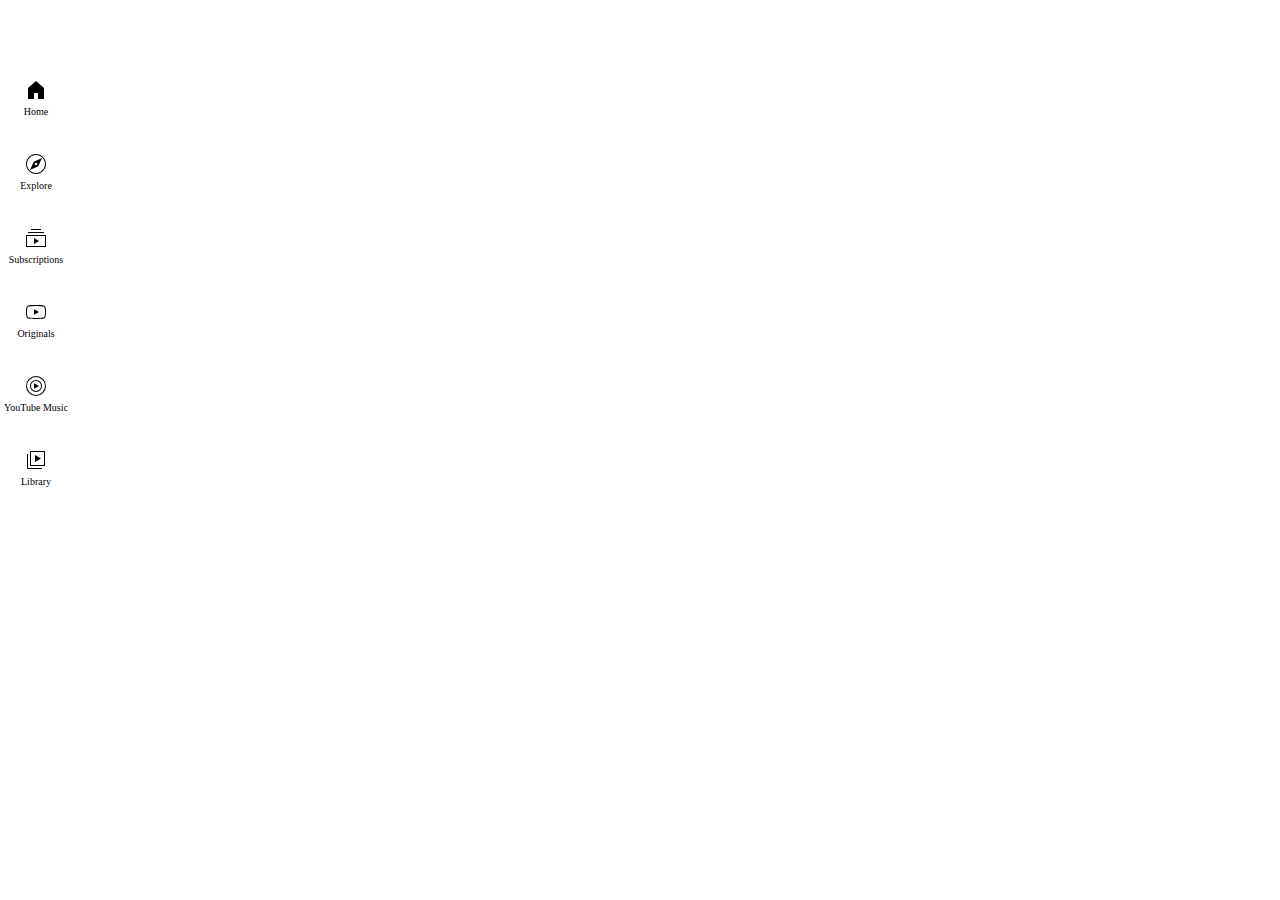
==== index.html @ ba025db2 "Add files via upload" ====
<!DOCTYPE html>
<html lang="en">
<head>
  <meta charset="UTF-8">
  <meta name="viewport" content="width=device-width, initial-scale=1.0">
  <title>Document</title>
</head>
<body>
  <style>
      .side-bar{
  position:fixed;
  background-color: white;
  left: 0;
  bottom: 0;
  top: 55px;
  width: 72px;
  z-index: 200;
  padding-top: 5px;
}
.sidebar-link{
  min-height: 74px ;
  display: flex;
  justify-content: center;
  align-items: center;
  flex-direction: column;
  cursor: pointer;

}
.sidebar-link:hover{
  background-color: rgb(235,235,235);
}
.sidebar-link img{
  height: 24px;
  margin-bottom: 4px;
}
.sidebar-link div{
  font: Roboto, Arial;
  font-size: 10px;
}
  </style>

<nav class="side-bar">
  <div class="sidebar-link">
   <img src="icons/home.svg" alt="">
   <div>Home</div>
 </div>
  <div class="sidebar-link">
   <img src="icons/explore.svg" alt="">
   <div>Explore</div>
 </div>
  <div class="sidebar-link">
   <img src="icons/subscriptions.svg" alt="">
   <div>Subscriptions</div>
 </div>
  <div class="sidebar-link">
   <img src="icons/originals.svg" alt="">
   <div>Originals</div>
 </div>
  <div class="sidebar-link">
   <img src="icons/youtube-music (1).svg" alt="">
   <div>YouTube Music</div>
 </div>
  <div class="sidebar-link">
   <img src="icons/library.svg" alt="">
   <div>Library</div>
 </div>
</nav>

</body>
</html>
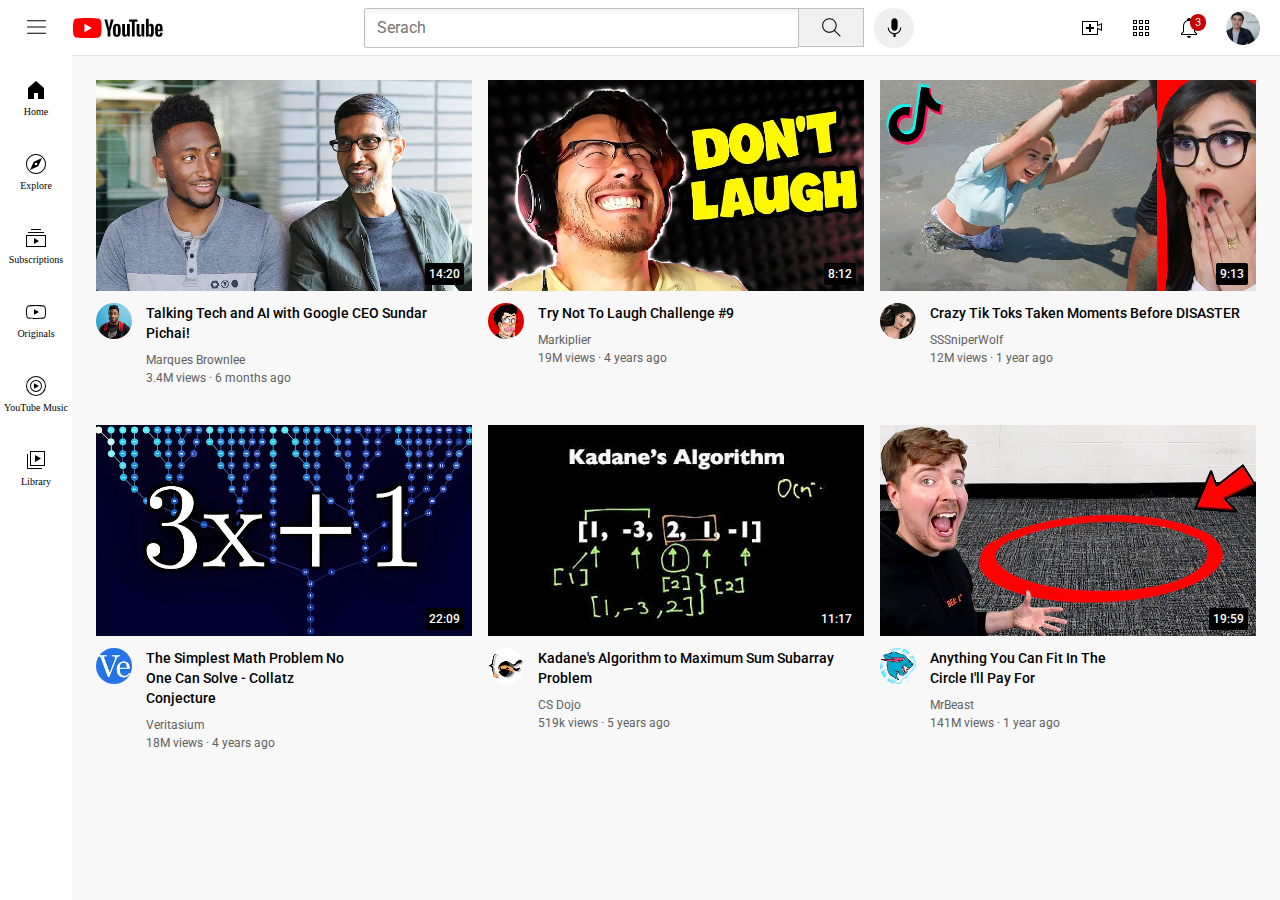
==== commit 09b84443: "Update and rename youTube.html to index.html" ====
--- a/index.html
+++ b/index.html
@@ -3,68 +3,237 @@
 <head>
   <meta charset="UTF-8">
   <meta name="viewport" content="width=device-width, initial-scale=1.0">
-  <title>Document</title>
+  <link rel="stylesheet" href="youTube.css">
+  <link rel="stylesheet" href="youTubeHeader.css">
+  <link rel="stylesheet" href="youTubeGeneral.css">
+  <link rel="stylesheet" href="youTubeSideBar.css">
+  <link rel="preconnect" href="https://fonts.googleapis.com">
+<link rel="preconnect" href="https://fonts.gstatic.com" crossorigin>
+<link href="https://fonts.googleapis.com/css2?family=Roboto:wght@400;500;700&display=swap" rel="stylesheet">
+  <title>Youtube.com Clone</title>
 </head>
 <body>
-  <style>
-      .side-bar{
-  position:fixed;
-  background-color: white;
-  left: 0;
-  bottom: 0;
-  top: 55px;
-  width: 72px;
-  z-index: 200;
-  padding-top: 5px;
-}
-.sidebar-link{
-  min-height: 74px ;
-  display: flex;
-  justify-content: center;
-  align-items: center;
-  flex-direction: column;
-  cursor: pointer;
-
-}
-.sidebar-link:hover{
-  background-color: rgb(235,235,235);
-}
-.sidebar-link img{
-  height: 24px;
-  margin-bottom: 4px;
-}
-.sidebar-link div{
-  font: Roboto, Arial;
-  font-size: 10px;
-}
-  </style>
-
-<nav class="side-bar">
-  <div class="sidebar-link">
-   <img src="icons/home.svg" alt="">
-   <div>Home</div>
- </div>
-  <div class="sidebar-link">
-   <img src="icons/explore.svg" alt="">
-   <div>Explore</div>
- </div>
-  <div class="sidebar-link">
-   <img src="icons/subscriptions.svg" alt="">
-   <div>Subscriptions</div>
- </div>
-  <div class="sidebar-link">
-   <img src="icons/originals.svg" alt="">
-   <div>Originals</div>
- </div>
-  <div class="sidebar-link">
-   <img src="icons/youtube-music (1).svg" alt="">
-   <div>YouTube Music</div>
- </div>
-  <div class="sidebar-link">
-   <img src="icons/library.svg" alt="">
-   <div>Library</div>
- </div>
+
+
+  <header class="header"> 
+
+    <div class="left-section-flex">
+      <img class="hamburger-menu" src="icons/hamburger-menu.svg" alt="">
+      <img class="youTube-logo"  src="icons/youtube-logo.svg" alt="">
+    </div>
+    <div class="middle-section-flex">
+      <input class="serachBox" type="text" placeholder="Serach">
+      <button class="serach-btn">
+        <img class="search-icon"   src="icons/search.svg" alt="">
+        <div class="tooltip">Search</div>
+      </button>
+      <button class="voice-search-btn">
+        <img class="voice-serach-icon"  src="icons/voice-search-icon.svg" alt="">
+        <div class="tooltip-two">Search with your voice</div>
+      </button>
+    </div>
+    <div class="right-section-flex">
+      <div class="upload-icon-container"> 
+        <img class="upload-icon" src="icons/upload.svg" alt="">
+        <div class="tooltip-three">Create</div>
+      </div>
+      
+      <div class="upload-icon-container">
+        <img class="youTube-apps-icon"  src="icons/youtube-apps.svg" alt="">
+        <div class="tooltip-three">YouTube Apps</div>
+      </div>
+
+      <div class="notifications-icon-container"> 
+        <img class="notifications-icon"   src="icons/notifications.svg" alt="">
+        <div class="notifications-count">3</div>
+        <div class="tooltip-three">notifications</div>
+      </div>
+      <img class="current-user-pictures" src="my-channel.jpeg" alt="">
+
+    </div>
+    
+  </header>
+
+  <nav class="side-bar">
+   <div class="sidebar-link">
+    <img src="icons/home.svg" alt="">
+    <div>Home</div>
+  </div>
+   <div class="sidebar-link">
+    <img src="icons/explore.svg" alt="">
+    <div>Explore</div>
+  </div>
+   <div class="sidebar-link">
+    <img src="icons/subscriptions.svg" alt="">
+    <div>Subscriptions</div>
+  </div>
+   <div class="sidebar-link">
+    <img src="icons/originals.svg" alt="">
+    <div>Originals</div>
+  </div>
+   <div class="sidebar-link">
+    <img src="icons/youtube-music (1).svg" alt="">
+    <div>YouTube Music</div>
+  </div>
+   <div class="sidebar-link">
+    <img src="icons/library.svg" alt="">
+    <div>Library</div>
+  </div>
 </nav>
+<main>
+  <div class="video-grid">
+
+    <div class="video-preview">
+      <div class="thumbnail-row">
+        <img class="firtImage" src="thumbnail-1.webp" >
+        <div class="video-time">14:20</div>
+      </div>
+      <div class="video-info-grid" >
+        <div class="channel-picture"> <img class="profile-picture" src="channel-1.jpeg" alt="">
+         
+        </div>
+        <div class="video-info"> 
+        <p class="videoTitle">
+          Talking Tech and AI with Google CEO Sundar Pichai!
+       </p>
+     
+       <p class="videoAuthor" >
+         Marques Brownlee 
+       </p>
+     
+       <p class="videoStats">
+         3.4M views &#183; 6 months ago
+    </div>    
+   </div>
+   </div>    
+  
+  
+    <div class="video-preview">
+      <div class="thumbnailRow">  <img class="firtImage" src="thumbnail-2.webp" >
+       <div class="video-time-two">8:12</div>
+      </div>
+      <div class="video-info-grid">
+        <div class="channel-pic">
+          <img class="profile-pic" src="channel-2.jpeg" alt=""></div>
+        <div class="video-information">
+          <p class="videoTitle">
+            Try Not To Laugh Challenge #9
+         </p>
+       
+         <p class="videoAuthor" >
+           Markiplier
+         </p>
+       
+         <p class="videoStats">
+           19M views &#183; 4 years ago
+         </p>  
+        </div> 
+      </div>
+    </div>
+  
+    
+    <div class="video-preview">
+      <div class="thumbnail-row">
+        <img class="firtImage" src="thumbnail-3-tiktok.webp" >
+        <div class="video-time-two">9:13</div>
+      </div>
+      <div class="video-info-grid" >
+        <div class="channel-picture"> <img class="profile-picture" src="channel-3.jpeg" alt="">
+        </div>
+        <div class="video-info"> 
+        <p class="videoTitle">
+         Crazy Tik Toks Taken Moments Before DISASTER
+       </p>
+     
+       <p class="videoAuthor" >
+         SSSniperWolf
+       </p>
+     
+       <p class="videoStats">
+         12M views &#183; 1 year ago
+    </div>    
+   </div>
+   </div>    
+  
+  
+    <div class="video-preview">
+      <div class="thumbnailRow">  <img class="firtImage" src="thumbnail-4-maths.webp" >
+        <div class="video-time-two">22:09</div>
+      </div>
+      <div class="video-info-grid">
+        <div class="channel-pic">
+          <img class="profile-pic" src="channel-4.jpeg" alt=""></div>
+        <div class="video-information">
+          <p class="videoTitle">
+         The Simplest Math Problem No One Can Solve - Collatz Conjecture
+         </p>
+       
+         <p class="videoAuthor" >
+          Veritasium
+         </p>
+       
+         <p class="videoStats">
+           18M views &#183; 4 years ago
+         </p>  
+        </div> 
+      </div>
+    </div>
+  
+  
+    <div class="video-preview">
+      <div class="thumbnail-row">
+        <img class="firtImage" src="thumbnail-5-algorithm.webp" >
+        <div class="video-time-two">11:17</div>
+      </div>
+      <div class="video-info-grid" >
+        <div class="channel-picture"> <img class="profile-picture" src="channel-5.jpeg" alt="">
+        </div>
+        <div class="video-info"> 
+        <p class="videoTitle">
+         Kadane's Algorithm to Maximum Sum Subarray Problem
+       </p>
+     
+       <p class="videoAuthor" >
+         CS Dojo
+       </p>
+     
+       <p class="videoStats">
+         519k views &#183; 5 years ago
+    </div>    
+   </div>
+   </div>    
+  
+  
+    <div class="video-preview">
+      <div class="thumbnailRow">  <img class="firtImage" src="thumbnail-6-MrBeast.webp" >
+        <div class="video-time">19:59</div>
+      </div>
+      <div class="video-info-grid">
+        <div class="channel-pic">
+          <img class="profile-pic" src="channel-6.jpeg" alt=""></div>
+        <div class="video-information">
+          <p class="videoTitle">
+            Anything You Can Fit In The Circle I'll Pay For
+         </p>
+       
+         <p class="videoAuthor" >
+           MrBeast
+         </p>
+       
+         <p class="videoStats">
+           141M views &#183; 1 year ago
+         </p>  
+        </div> 
+      </div>
+    </div>
+  
+  
+
+  </div>
+</main>
+  
+
+
 
 </body>
-</html>+</html>
--- a/youTube.css
+++ b/youTube.css
@@ -0,0 +1,124 @@
+.firtImage{
+  width: 100%;
+  
+}
+
+
+.video-preview{
+ 
+
+}
+.channel-picture{
+  
+
+}
+.video-info{
+
+ 
+}
+.profile-picture{
+  width: 36px;
+  border-radius: 50px;
+}
+.thumbnail-row{
+  margin-bottom: 8px;
+  position: relative;
+}
+.videoTitle{
+  margin-top: 0;
+  font-size: 14px;
+  font-weight: 500;
+  line-height: 20px;
+  margin-bottom: 10px;
+
+}
+
+.videoAuthor,.videoStats{
+
+  font-size: 12px ;
+  color: rgb(96, 96, 96);
+  
+}
+.videoAuthor{
+  margin-bottom: 4px;
+}
+.channel-pic{
+  display: inline-block;
+  width: 50px;
+  vertical-align: top;
+ 
+}
+.video-information{
+  display: inline-block;
+  width: 200px;
+
+}
+.profile-pic{
+  width: 36px;
+  border-radius: 50px;
+}
+.thumbnailRow{
+  margin-bottom: 8px;
+  position: relative;
+}
+.video-info-grid{
+  display:grid;
+  grid-template-columns: 50px 1fr;
+}
+.video-grid{
+  display: grid;
+  grid-template-columns: 1fr 1fr 1fr;
+  column-gap: 16px;
+  row-gap: 40px;
+}
+
+/* @media (max-width: 750px){
+  .video-grid{
+    grid-template-columns: 1fr 1fr;
+  }
+}
+@media (min-width: 751) and (max-width: 999px){
+  .video-grid{
+    grid-template-columns: 1fr 1fr 1fr;
+  }
+}
+@media (min-width:1000px){
+  .video-grid{
+    grid-template-columns: 1fr 1fr 1fr 1fr;
+}
+}
+this style is to adjust the width of the page
+*/
+
+.video-time{
+  font-family: Roboto, Arial;
+  font-size: 12px;
+  font-weight: 500;
+  padding: 4px;
+  border-radius: 2px;
+  background-color: black;
+  color: white;
+  position: absolute;
+  bottom: 10px;
+  right: 8px;
+}
+.video-time-two{
+  font-family: Roboto, Arial;
+  font-size: 12px;
+  font-weight: 500;
+  padding-left: 4px;
+  padding-right: 4px;
+  padding-top: 4px;
+  padding-bottom: 4px;
+  border-radius: 2px;
+  background-color: black;
+  color: white;
+  position: absolute;
+  bottom: 10px;
+  right: 8px; 
+}
+.video-timer-three{
+  background-color: black;
+  color: white;
+}
+
--- a/youTubeHeader.css
+++ b/youTubeHeader.css
@@ -0,0 +1,176 @@
+.header{
+  height: 55px;
+  display: flex;
+  flex-direction: row;
+  justify-content: space-between;
+  position: fixed;
+  top: 0;
+  left: 0;
+  right: 0;
+  background-color: white;
+  border-bottom-width:1px;
+  border-bottom-style:solid;
+  border-bottom-color: rgb(228,228,228);
+  z-index: 100;
+
+ }
+ .left-section-flex{
+  display: flex;
+  align-items: center;
+
+ }
+ .middle-section-flex{
+ 
+  flex: 1;
+  margin-left: 70px;
+  margin-right: 35px;
+  max-width: 550px;
+  display: flex;
+  align-items: center;
+ }
+ .right-section-flex{
+  margin-right: 20px;
+  width: 180px;
+  display: flex;
+  align-items: center;
+  justify-content: space-between;
+  flex-shrink: 0;
+  
+ }
+ .hamburger-menu{
+  height: 25px;
+  margin-left: 24px;
+  margin-right: 24px;
+  
+ }
+ .youTube-logo{
+  height: 20px;
+  
+ }
+ .serach-btn {
+  height: 39px;
+  width: 66px;
+  background-color: rgb(240,240,240);
+  border-width: 1px;
+  border-style: solid;
+  border-color: rgb(192,192,192) ;
+  margin-left: -1px;
+  margin-right: 10px;
+  position: relative;
+  display: flex;
+  justify-content: center;
+  align-items: center;
+ 
+ }
+ .tooltip, .tooltip-two, .tooltip-three{
+  font-family: Roboto, Arial;
+  position: absolute;
+  background-color: grey;
+  color: white;
+  padding-top: 4px;
+  padding-bottom: 4px;
+  padding-right: 8px;
+  padding-left: 8px;
+  border-radius: 2px;
+  font-size: 12px;
+  bottom: -30px;
+  opacity: 0;
+  transition: opacity 0.15s;
+  pointer-events: none;
+  white-space: nowrap;
+
+ }
+ .serach-btn:hover .tooltip{
+  opacity: 1;
+ }
+
+ .voice-search-btn{
+  height: 40px;
+  width: 40px;
+  border-radius: 20px;
+  border: none;
+  background-color: rba(245,245,245);
+  position: relative;
+  display: flex;
+  justify-content: center;
+  align-items: center;
+ }
+ .upload-icon-container{
+  position: relative;
+  display: flex;
+  justify-content: center;
+  align-items: center;
+ }
+ .upload-icon-container:hover .tooltip-three{
+  opacity: 1;
+ }
+.notifications-icon-container:hover .tooltip-three{
+  opacity: 1;
+}
+
+ .voice-search-btn.tooltip-two{
+  opacity: 1;
+ }
+ .voice-search-btn:hover .tooltip-two{
+  opacity: 1;
+ }
+ .serachBox{
+  flex: 1;
+  height: 36px;
+  padding-left: 12px;
+  font-size: 16px;
+  border-width: 1px;
+  border-style: solid;
+  border-color: rgb(192,192,192);
+  border-radius: 2px;
+  box-shadow: inset 1px 2px 5px rgba(0,0,0,0.05);
+  width: 0;
+ }
+ .serachBox::placeholder{
+  height: 40px;
+  font-family: Roboto, Arial;
+ }
+ .search-icon{
+  height: 25px;
+
+ }
+ .voice-serach-icon{
+  height: 25px;
+ 
+ }
+ .upload-icon{
+  height: 24px;
+
+ }
+ .youTube-apps-icon{
+  height: 24px;
+ }
+ .notifications-icon{
+  height: 24px;
+
+ }
+ .notifications-icon-container{
+  position: relative;
+  display: flex;
+  justify-content: center;
+  align-items: center;
+ }
+ .notifications-count{
+  position: absolute;
+  top: -2px;
+  right: -5px;
+  background-color: rgb(200, 0, 0);
+  color: white;
+  font-family: Roboto, Arial;
+  font-size: 11px;
+  padding-left: 5px;
+  padding-right: 5px;
+  padding-top: 2px;
+  padding-bottom: 2px;
+  border-radius: 10px;
+ }
+ .current-user-pictures{
+  height: 34px;
+  border-radius: 16px;
+
+ }--- a/youTubeGeneral.css
+++ b/youTubeGeneral.css
@@ -0,0 +1,13 @@
+p{
+  font-family: Roboto, Arial;
+  margin-top: 0;
+  margin-bottom: 0;
+ }
+ body{
+  margin: 0;
+  padding-top: 80px;
+  padding-left: 96px;
+  padding-right: 24px;
+  background-color: rgb(248,248,248);
+ }
+ --- a/youTubeSideBar.css
+++ b/youTubeSideBar.css
@@ -0,0 +1,30 @@
+.side-bar{
+  position:fixed;
+  background-color: white;
+  left: 0;
+  bottom: 0;
+  top: 55px;
+  width: 72px;
+  z-index: 200;
+  padding-top: 5px;
+}
+.sidebar-link{
+  min-height: 74px ;
+  display: flex;
+  justify-content: center;
+  align-items: center;
+  flex-direction: column;
+  cursor: pointer;
+
+}
+.sidebar-link:hover{
+  background-color: rgb(235,235,235);
+}
+.sidebar-link img{
+  height: 24px;
+  margin-bottom: 4px;
+}
+.sidebar-link div{
+  font: Roboto, Arial;
+  font-size: 10px;
+}